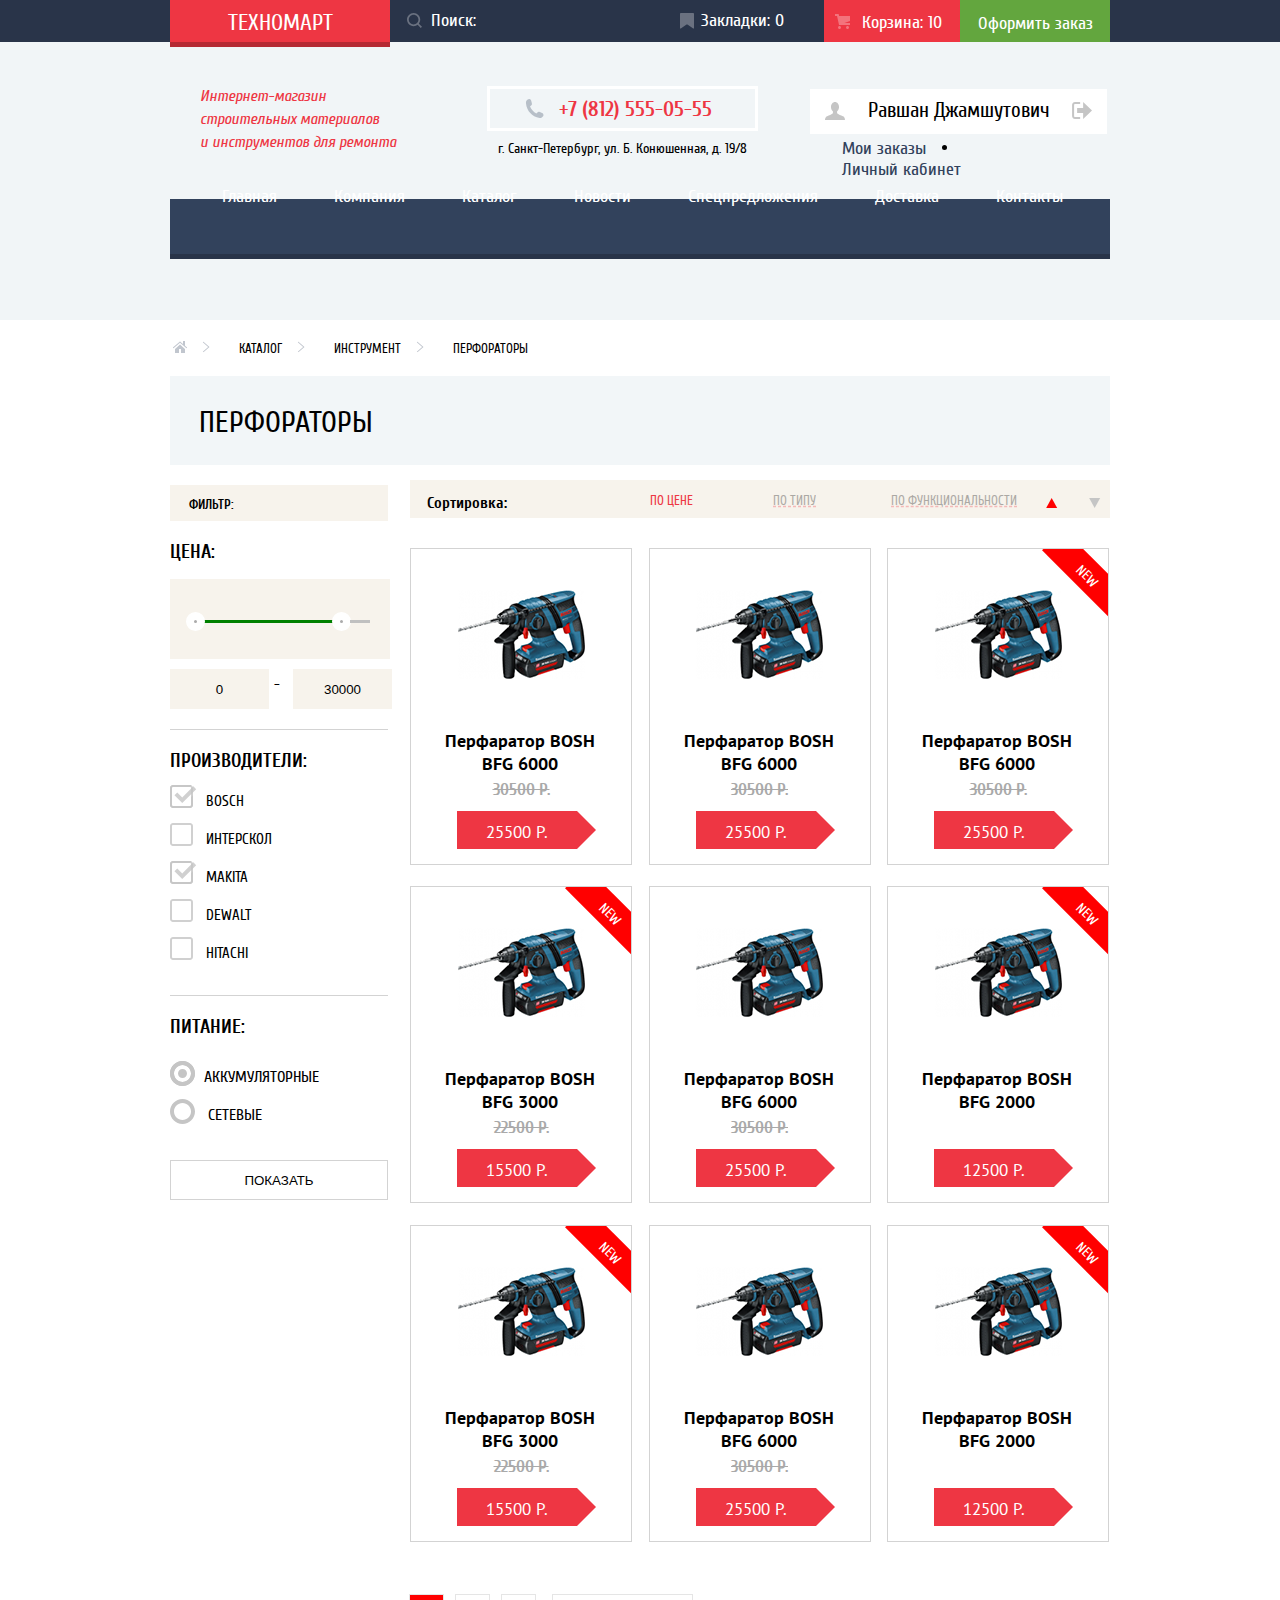
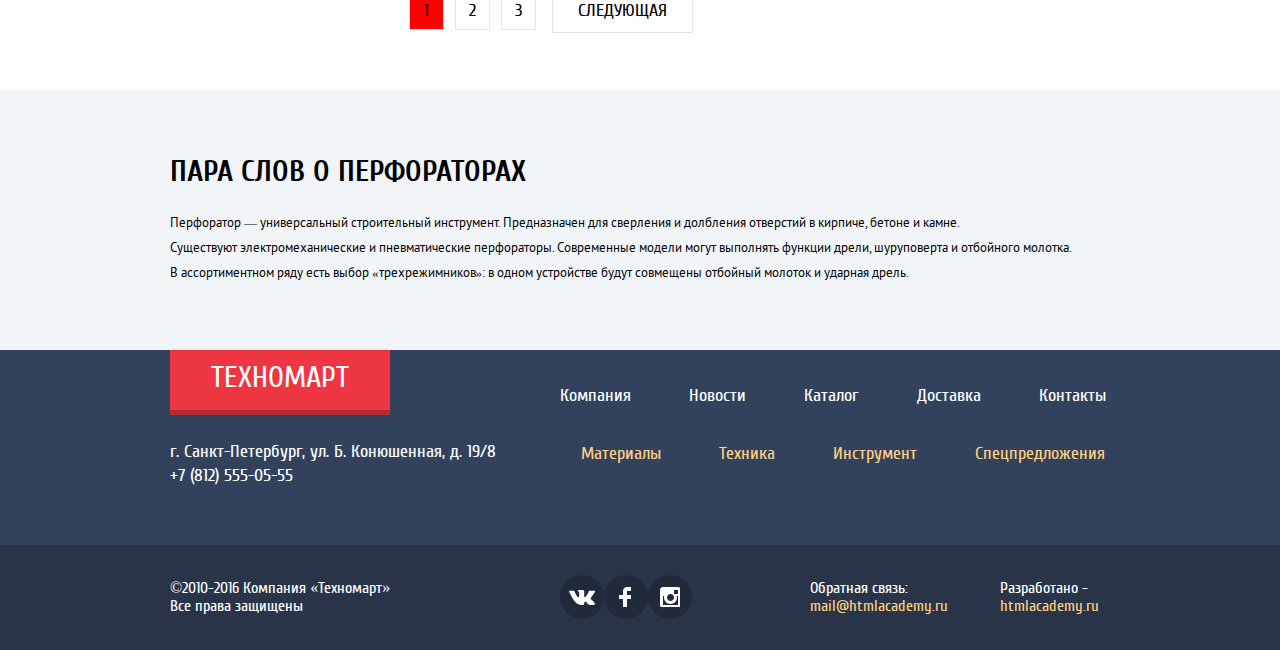
==== catalog.html @ 8bd27a48 "small fixes" ====
<!DOCTYPE html>
<html lang="en">
	<head>
		<meta charset="UTF-8" />
		<meta name="viewport" content="width=device-width, initial-scale=1.0" />
		<link rel="stylesheet" href="css/catalogFlex.css" />
		<title>Document</title>
	</head>
	<body>
		<header>
			<div class="up-header">
				<div class="container">
					<div class="top-header">
						<div class="home-button">
							<a href="MainPage.html">Техномарт</a>
						</div>
						<div class="search">
							<div class="search-form">
								<form>
									<input type="text" placeholder="Поиск:" />
									<button type="submit"></button>
								</form>
							</div>
						</div>
						<div class="bookmark">
							<div class="bookmarks" id="bookmarksBlock">
								<a href="emptypage.html" id="bookmark_value">Закладки: 0</a>
							</div>
						</div>
						<div class="basket">
							<a href="emptypage.html" id="basket_value"> Корзина: 10</a>
						</div>
						<div class="checkout">
							<a href="emptypage.html">Оформить заказ</a>
						</div>
					</div>
				</div>
			</div>
			<div class="middle-header-bg">
				<div class="container">
					<div class="middle-header">
						<p class="about-p">
							Интернет-магазин строительных материалов<br />
							и инструментов для ремонта
						</p>
						<div class="adress-phone-block">
							<div class="header-phone">
								<h2>+7 (812) 555-05-55</h2>
							</div>
							<p class="adress">г. Санкт-Петербург, ул. Б. Конюшенная, д. 19/8</p>
						</div>
						<div class="reg-but">
							<div class="registered">
								<a href="emptypage.html">Равшан Джамшутович</a>
							</div>
							<nav class="reg-user-nav">
								<ul>
									<li> <a href="emptypage.html">Мои заказы</a></li>
									<li> <a href="emptypage.html">Личный кабинет</a></li>
								</ul>
							</nav>
						</div>
						<nav class="header-navbar">
							<ul>
								<li><a href="MainPage.html">Главная</a></li>
								<li><a href="emptypage.html">Компания</a></li>
								<li><a href="catalog.html">Каталог</a></li>
								<li><a href="emptypage.html">Новости</a></li>
								<li><a href="emptypage.html">Спецпредложения</a></li>
								<li><a href="emptypage.html">Доставка</a></li>
								<li><a href="emptypage.html">Контакты</a></li>
							</ul>
						</nav>
					</div>
				</div>
			</div>
		</header>

		<main>
			<div class="container">
				<nav class="catalog-navbar">
					<ul class="catalog-list">
						<li>
							<a href="emptypage.html">
								<img src="/img/TechnomartIcons/icons/icon-home.svg" alt="" />
							</a>
						</li>
						<li><a href="emptypage.html">Каталог</a></li>
						<li><a href="emptypage.html">Инструмент</a></li>
						<li><a href="emptypage.html">Перфораторы</a></li>
					</ul>
				</nav>

				<div class="catalog-block-title">
					<h2>Перфораторы</h2>
				</div>
				<div class="flex-container">
					<div class="filter-block">
						<div class="filter-block-title">
							<h3>Фильтр:</h3>
						</div>
						<h3>Цена:</h3>
						<form action="">
							<div class="price-slider" data-lbound="10" data-unbound="50">
								<div class="range-line"><div class="left circle"></div><div class="right circle"></div><div class="second-range-line"></div></div>
								<!-- <input
									type="range"
									min="0"
									max="1500"
									step="1"
									value="0"
									id="min_range"
									oninput="minRangeOut(this.value)"
								/>
								<input
									type="range"
									min="1501"
									max="3000"
									step="1"
									value="3000"
									id="max_range"
									oninput="maxRangeOut(this.value)"
								/> -->
							</div>
							<div class="total-price">
								<div class="min-price">
									<input type="text" name="" id="min_price_input" value="0" />
								</div>
								<span class="line"> - </span>
								<div class="max-price">
									<input type="text" name="" id="max_price_input" value="30000" />
								</div>
							</div>
							<div class="filter-manufacturer">
								<h3>Производители:</h3>
								<div class="checkbox-sort">
									<input type="checkbox" name="bosch_check" id="bosch_check" checked />
									<label for="bosch_check">Bosch</label><br />
								</div>

								<div class="checkbox-sort">
									<input type="checkbox" name="interskol_check" id="interskol_check" />
									<label for="interskol_check">Интерскол</label> <br />
								</div>

								<div class="checkbox-sort">
									<input type="checkbox" name="makita_check" id="makita_check" checked />
									<label for="makita_check">Makita</label> <br />
								</div>

								<div class="checkbox-sort">
									<input type="checkbox" name="dewalt_check" id="dewalt_check" />
									<label for="dewalt_check">Dewalt</label> <br />
								</div>

								<div class="checkbox-sort">
									<input type="checkbox" name="hitachi_check" id="hitachi_check" />
									<label for="hitachi_check">Hitachi</label> <br />
								</div>
							</div>
							<div class="power">
								<h3>Питание:</h3>
								<div class="radio-sort">
									<input type="radio" name="radio-sort" id="battery" checked />
									<label for="battery">Аккумуляторные</label>
								</div>
								<div class="radio-sort">
									<input type="radio" name="radio-sort" id="socket" />
									<label for="socket">Сетевые</label>
								</div>
								<input type="submit" value="Показать" />
							</div>
						</form>
					</div>
					<div class="catalog-sort">
						<div class="catalog-sort-title">
							<h3>Сортировка:</h3>
							<nav>
								<ul>
									<li><a href="emptypage.html">По цене</a></li>
									<li><a href="emptypage.html">По типу</a></li>
									<li><a href="emptypage.html">По функциональности</a></li>
									<li class="arrow-up"><a href="emptypage.html"></a></li>
									<li class="arrow-down"><a href="emptypage.html"></a></li>
								</ul>
							</nav>
						</div>
						<div class="catalog-assortment">
							<div class="good">
								<div class="good-img">
									<form class="hover-good">
										<div class="hover-buy">
											<input type="button" value="купить" id="basket_add">
										</div>
										<div class="hover-bookmarks">
											<input type="button" value="В закладки" id="bookmark_add">

										</div>
									</form>
									<img src="/img/TechnomartIcons/goods/drill_second.png" alt="" />
								</div>
								<h2>Перфаратор BOSH BFG 6000</h2>
								<div class="previus-price">30500 Р.</div>
								<div class="actual-price">25500 Р.</div>
								<div class="triangle"></div>
							</div>
							<div class="good">
								<div class="good-img">
									<form class="hover-good">
										<div class="hover-buy">
											<input type="button" value="купить" id="basket_add">
										</div>
										<div class="hover-bookmarks">
											<input type="button" value="В закладки" id="bookmark_add">
										</div>
									</form>
									<img src="/img/TechnomartIcons/goods/drill_second.png" alt="" />
								</div>
								<h2>Перфаратор BOSH BFG 6000</h2>
								<div class="previus-price">30500 Р.</div>
								<div class="actual-price">25500 Р.</div>
								<div class="triangle"></div>
							</div>
							<div class="good">
								<div class="out-ticket">
									<div class="ticket">new</div>
								</div>
								<div class="good-img">
									<form class="hover-good">
										<div class="hover-buy">
											<input type="button" value="купить" id="basket_add">
										</div>
										<div class="hover-bookmarks">
											<input type="button" value="В закладки" id="bookmark_add">
										</div>
									</form>
									<img src="/img/TechnomartIcons/goods/drill_second.png" alt="" />
								</div>
								<h2>Перфаратор BOSH BFG 6000</h2>
								<div class="previus-price">30500 Р.</div>
								<div class="actual-price">25500 Р.</div>
								<div class="triangle"></div>
							</div>
							<div class="good">
								<div class="out-ticket">
									<div class="ticket">new</div>
								</div>
								<div class="good-img">
									<form class="hover-good">
										<div class="hover-buy">
											<input type="button" value="купить" id="basket_add">
											
										</div>
										<div class="hover-bookmarks">
											<input type="button" value="В закладки" id="bookmark_add">
										</div>
									</form>
									<img src="/img/TechnomartIcons/goods/drill_second.png" alt="" />
								</div>
								<h2>Перфаратор BOSH BFG 3000</h2>
								<div class="previus-price">22500 Р.</div>
								<div class="actual-price">15500 Р.</div>
								<div class="triangle"></div>
							</div>
							<div class="good">
								<div class="good-img">
									<form class="hover-good">
										<div class="hover-buy">
											<input type="button" value="купить" id="basket_add">
										</div>
										<div class="hover-bookmarks">
											<input type="button" value="В закладки" id="bookmark_add">
										</div>
									</form>
									<img src="/img/TechnomartIcons/goods/drill_second.png" alt="" />
								</div>
								<h2>Перфаратор BOSH BFG 6000</h2>
								<div class="previus-price">30500 Р.</div>
								<div class="actual-price">25500 Р.</div>
								<div class="triangle"></div>
							</div>
							<div class="good">
								<div class="out-ticket">
									<div class="ticket">new</div>
								</div>
								<div class="good-img">
									<form class="hover-good">
										<div class="hover-buy">
											<input type="button" value="купить" id="basket_add">
										</div>
										<div class="hover-bookmarks">
											<input type="button" value="В закладки" id="bookmark_add">
										</div>
									</form>
									<img src="/img/TechnomartIcons/goods/drill_second.png" alt="" />
								</div>
								<h2>Перфаратор BOSH BFG 2000</h2>
								<div class="previus-price" style="visibility: hidden;">12500</div>
								<div class="actual-price">12500 Р.</div>
								<div class="triangle"></div>
							</div>
							<div class="good">
								<div class="out-ticket">
									<div class="ticket">new</div>
								</div>
								<div class="good-img">
									<form class="hover-good">
										<div class="hover-buy">
											<input type="button" value="купить" id="basket_add">
										</div>
										<div class="hover-bookmarks">
											<input type="button" value="В закладки" id="bookmark_add">
										</div>
									</form>
									<img src="/img/TechnomartIcons/goods/drill_second.png" alt="" />
								</div>
								<h2>Перфаратор BOSH BFG 3000</h2>
								<div class="previus-price">22500 Р.</div>
								<div class="actual-price">15500 Р.</div>
								<div class="triangle"></div>
							</div>
							<div class="good">
								<div class="good-img">
									<form class="hover-good">
										<div class="hover-buy">
											<input type="button" value="купить" id="basket_add">
										</div>
										<div class="hover-bookmarks">
											<input type="button" value="В закладки" id="bookmark_add">
										</div>
									</form>
									<img src="/img/TechnomartIcons/goods/drill_second.png" alt="" />
								</div>
								<h2>Перфаратор BOSH BFG 6000</h2>
								<div class="previus-price">30500 Р.</div>
								<div class="actual-price">25500 Р.</div>
								<div class="triangle"></div>
							</div>
							<div class="good">
								<div class="out-ticket">
									<div class="ticket">new</div>
								</div>
								<div class="good-img">
									<form class="hover-good">
										<div class="hover-buy">
											<input type="button" value="купить" id="basket_add">
										</div>
										<div class="hover-bookmarks">
											<input type="button" value="В закладки" id="bookmark_add">
										</div>
									</form>
									<img src="/img/TechnomartIcons/goods/drill_second.png" alt="" />
								</div>
								<h2>Перфаратор BOSH BFG 2000</h2>
								<div class="previus-price" style="visibility: hidden;">22500 Р.</div>
								<div class="actual-price">12500 Р.</div>
								<div class="triangle"></div>
							</div>
						</div>
					</div>
				</div>
				<nav class="page-switcher">
					<ul class="pages">
						<li class="page-number"><a href="emptypage.html">1</a></li>
						<li class="page-number"><a href="emptypage.html">2</a></li>
						<li class="page-number"><a href="emptypage.html">3</a></li>
						<li class="next-page"><a href="">Следующая</a></li>
					</ul>
				</nav>
			</div>

			<footer>
				<div class="container">
					<div class="catalog-top-footer">
						<h3>Пара слов о перфораторах</h3>
						<p>
							Перфоратор — универсальный строительный инструмент. Предназначен для
							сверления и долбления отверстий в кирпиче, бетоне и камне.<br />Существуют
							электромеханические и пневматические перфораторы. Современные модели
							могут выполнять функции дрели, шуруповерта и отбойного молотка.<br> В
							ассортиментном ряду есть выбор «трехрежимников»: в одном устройстве будут
							совмещены отбойный молоток и ударная дрель.
						</p>
					</div>
				</div>
				<div class="top-footer">
					<div class="container">
						<div class="footer-flex">
							<div class="left-col">
								<div class="home-button">
									<a href="MainPage.html">Техномарт</a>
								</div>
								<div class="top-footer-text">
									<p>г. Санкт-Петербург, ул. Б. Конюшенная, д. 19/8</p>
									<p>+7 (812) 555-05-55</p>
								</div>
							</div>
							<div class="right-col">
								<nav class="footer-nav-top">
									<ul>
										<li><a href="emptypage.html">Компания</a></li>
										<li><a href="emptypage.html">Новости</a></li>
										<li><a href="catalog.html">Каталог</a></li>
										<li><a href="emptypage.html">Доставка</a></li>
										<li><a href="emptypage.html">Контакты</a></li>
									</ul>
								</nav>

								<nav class="footer-nav-bottom">
									<ul>
										<li><a href="emptypage.html">Материалы</a></li>
										<li><a href="emptypage.html">Техника</a></li>
										<li><a href="emptypage.html">Инструмент</a></li>
										<li><a href="emptypage.html">Спецпредложения</a></li>
									</ul>
								</nav>
							</div>
						</div>
					</div>
				</div>

				<div class="bottom-footer">
					<div class="container">
						<div class="bottom-footer-flex">
							<div class="copyright">
								<p>&copy;2010-2016 Компания «Техномарт» Все права защищены</p>
							</div>
							<nav class="social-network">
								<ul>
									<li class="social vk"><a href="https://vk.com/htmlacademy"></a></li>
									<li class="social fb"><a href="https://www.facebook.com/htmlacademy/"></a></li>
									<li class="social insta"><a href="https://www.instagram.com/htmlacademy/?hl=ru"></a></li>
								</ul>
							</nav>
							<div class="call-back-info">
								<div class="call-back">
									<p>Обратная связь:</p>
									<a href="emptypage.html">mail@htmlacademy.ru</a>
								</div>

								<div class="made-by">
									<p>Разработано -</p>
									<a href="https://htmlacademy.ru/intensive/htmlcss">htmlacademy.ru</a>
								</div>
							</div>
						</div>
					</div>
				</div>
			</footer>
		</main>
		<script src="/js/addBasket.js"></script>
		<script src="/js/addBookmark.js"></script>
	</body>
</html>
---- css/catalogFlex.css ----
@font-face {
	font-family: Cuprum;
	src: url("../fonts/cuprum.woff"), url("/fonts/cuprum.woff2");
	font-weight: 400;
	font-style: normal;
}

@font-face {
	font-family: Cuprum;
	src: url("../fonts/cuprumbold.woff"), url("/fonts/cuprumbold.woff2");
	font-weight: 700;
	font-style: normal;
}

@font-face {
	font-family: Cuprum;
	src: url("../fonts/cuprumbolditalic.woff"),
		url("/fonts/cuprumbolditalic.woff2");
	font-weight: 700;
	font-style: italic;
}

@font-face {
	font-family: Cuprum;
	src: url("../fonts/cuprumitalic.woff"), url("/fonts/cuprumitalic.woff2");
	font-weight: 400;
	font-style: italic;
}

@font-face {
	font-family: PtSans;
	src: url("../fonts/ptsans.woff"), url("/fonts/ptsans.woff2");
	font-weight: 400;
	font-style: normal;
}

@font-face {
	font-family: PtSans;
	src: url("../fonts/ptsansbold.woff"), url("/fonts/ptsansbold.woff2");
	font-weight: 700;
	font-style: normal;
}

* {
	margin: 0;
}

body {
	min-width: 1240px;
	/* margin: 0;
	padding: 0;
	line-height: 24px; */
	font-family: Cuprum;
}

body a {
	font-size: 18px;
	font-family: Cuprum;
}

body {
	font-family: Cuprum;
}
.container {
	width: 940px;
	position: relative;
	top: 0;
	bottom: 0;
	left: 0;
	right: 0;
	margin: auto;
}

.break {
	flex-basis: 100%;
}

.up-header {
	background: #293449;
}

.top-header {
	height: 42px;
	display: grid;
	grid-template-columns: 220px 252px 161px 157px 1px;
}

.home-button {
	background: #ee3643;
	box-shadow: inset 0px -5px 0px rgba(0, 0, 0, 0.24);
	text-align: center;
	width: 220px;
	height: 37px;
	padding-top: 10px;
}

.home-button a {
	text-decoration: none;
	font-size: 23px;
	color: white;
	text-transform: uppercase;
}

.bookmarks {
	text-align: center;
	align-self: flex-start;
	width: 150px;
	height: 32px;
	padding-top: 10px;
	position: relative;
	margin-left: 15px;
}

.bookmarks a {
	text-decoration: none;
	color: white;
	padding-left: 20px;
}

.bookmarks::before {
	content: "";
	position: absolute;
	top: 11px;
	left: 21px;
	width: 20px;
	height: 20px;
	background: url("/img/TechnomartIcons/icons/icon-bookmark.svg") no-repeat 25%;
	opacity: 0.3;
}

.bookmarks:hover::before {
	opacity: 1;
}

.bookmarks:active {
	background: #161d29;
}

.bookmarks a:active {
	color: rgba(255, 255, 255, 0.5);
}

.bookmarks:active::before {
	opacity: 0.3;
}

.basket {
	height: 42px;
	width: 136px;
	text-align: center;
	justify-self: start;
	position: relative;
	background: #ee3643;
	margin-left: 21px;
}

.basket a {
	text-decoration: none;
	color: white;
	font-family: Cuprum;
	line-height: 45px;
	padding-left: 19px;
}

.basket::before {
	content: "";
	position: absolute;
	top: 11px;
	left: 10px;
	width: 20px;
	height: 20px;
	background: url("/img/TechnomartIcons/icons/icon-cart.svg") no-repeat 25%;
	background-size: 15px;
	opacity: 0.3;
}

.basket:hover::before {
	opacity: 1;
}

.basket:active {
	background: #161d29;
}

.basket a:active {
	color: rgba(255, 255, 255, 0.5);
}

.basket:active::before {
	opacity: 0.3;
}

.checkout {
	width: 150px;
	text-align: center;
	padding-top: 13px;
	background: #63a63e;
	justify-self: start;
	height: 29px;
	grid-column: 5;
}

.checkout a {
	text-decoration: none;
	color: white;
}

/* search */

.search-form {
	width: 175px;
	justify-self: start;
	height: 30px;
	padding-top: 10px;
	align-self: center;
	grid-column: 2;
	position: relative;
}

.search-form input,
.search-form button {
	outline: none;
	background: transparent;
}
.search-form input[type="text"] {
	padding-left: 35px;
	color: white;
	font-family: Cuprum;
	border: transparent;
	width: 238px;
	height: 40px;
	position: absolute;
	top: 0;
}
.search-form button {
	border: none;
	width: 42px;
	top: 10px;
	left: 0;
	cursor: pointer;
}

.search-form::before {
	content: "";
	position: absolute;
	top: 10px;
	left: 16px;
	width: 20px;
	height: 20px;
	background: url("/img/TechnomartIcons/icons/icon-search.svg") no-repeat 25%;
	z-index: 1;
	background-size: 15px;
	opacity: 0.3;
}

.search-form:hover::before {
	opacity: 1;
}

.search-form input:active,
.search-form input:hover {
	color: black;
	background: white;
}

.search-form:hover::before,
.search-form:active::before {
	background: url("/img/TechnomartIcons/icons/icon-search-red.svg") no-repeat 25%;
}

.search-form a:active {
	color: rgba(255, 255, 255, 0.5);
}

.search-form:active::before {
	opacity: 0.3;
}

.search-form input::-webkit-input-placeholder {
	color: white;
	font-family: Cuprum;
	padding-left: 6px;
	font-size: 18px;
}

/* search */

.middle-header-bg {
	background: #f1f5f7;
}

.middle-header {
	height: 278px;
	display: flex;
	/* justify-content: center; */
	flex-wrap: wrap;
	flex-direction: row;
}

.about-p {
	width: 210px;
	height: 71px;
	line-height: 23px;
	font-style: italic;
	font-size: 16px;
	color: #ee3643;
	align-self: center;
	margin-left: 30px;
	order: 1;
}

.adress-phone-block {
	order: 2;
	display: flex;
	flex-direction: column;
	justify-content: flex-end;
	width: 290px;
	margin-left: 67px;
	height: 115px;
}

.header-phone {
	border: 3px solid #ffffff;
	text-align: center;
	width: 245px;
	height: 9px;
	padding-left: 20px;
	padding-bottom: 30px;
	line-height: 40px;
	background: url("/img/TechnomartIcons/icons/icon-phone.svg") no-repeat 35px;
	align-self: center;
	margin-bottom: 10px;
}

.header-phone h2 {
	font-size: 21px;
	font-family: Cuprum;
	padding-left: 7px;
	color: #ee3643;
}

.adress {
	text-align: center;
	font-size: 14px;
	align-self: center;
}

.reg-but {
	order: 3;
	width: 340px;
	display: flex;
	height: 120px;
	justify-content: flex-end;
	flex-direction: row;
	flex-wrap: wrap;
}

.registered {
	text-align: center;
	line-height: 41px;
	width: 295px;
	height: 43px;
	border: 1px solid transparent;
	background: white;
	align-self: flex-end;
	justify-self: end;
	margin-top: 42px;
	position: relative;
}

.registered a::before {
	content: "";
	position: absolute;
	top: 11px;
	left: 14px;
	width: 20px;
	height: 20px;
	background: url("/img/TechnomartIcons/icons/icon-user.svg") no-repeat 25%;
	/* opacity: 0.3; */
}

.registered a::after {
	content: "";
	position: absolute;
	top: 11px;
	right: 14px;
	width: 20px;
	height: 20px;
	background: url("/img/TechnomartIcons/icons/icon-logout.svg") no-repeat 35%;
	/* opacity: 0.3; */
}

.registered a {
	text-decoration: none;
	font-size: 21px;
	color: black;
}

.registered a:hover {
	color: black;
}

.registered a:hover::before {
	background: url("/img/TechnomartIcons/icons/icon-user-black.svg") no-repeat 35%;
}

.registered a:hover::after {
	background: url("/img/TechnomartIcons/icons/icon-logout-black.svg") no-repeat
		35%;
}

.registered a:active {
	opacity: 0.3;
}

.reg-but .reg-user-nav {
	align-self: flex-end;
	width: 305px;
	height: 20px;
	margin-bottom: 4px;
}

.reg-user-nav li a {
	float: left;
	cursor: pointer;
}

.reg-user-nav a {
	color: #32425c;
	text-decoration: none;
}

.reg-user-nav li:hover,
.reg-user-nav a:hover {
	color: red;
}

.reg-user-nav a:active,
.reg-user-nav li:active {
	color: black;
	opacity: 0.3;
}

.reg-user-nav li:first-child {
	list-style-type: none;
	padding-right: 31px;
}
.reg-user-nav a:first-child {
	padding-right: 32px;
}

.header-navbar {
	background: #32425c;
	height: 60px;
	width: 940px;
	box-shadow: inset 0px -5px 0px #293449;
	position: relative;
	order: 5;
	margin-bottom: 25px;
}

.header-navbar ul {
	position: absolute;
	/* top: -15px; */
	list-style-type: none;
	color: white;
	align-self: center;
	text-align: center;
}

.header-navbar li:first-child {
	padding-left: 12px;
}

.header-navbar li:not(:first-child) {
	padding-left: 32px;
}

.header-navbar li {
	float: left;
	padding-right: 25px;
	padding-left: 25px;
	height: 60px;
	line-height: 55px;
	/* padding-top: 20px; */
	align-self: center;
	grid-column: 4;
}

.header-navbar li:hover {
	background: #293449;
	box-shadow: inset 0px -5px 0px #293449;
}

.header-navbar li:active {
	opacity: 0.5;
	background: #1d2739;
	box-shadow: inset 0px -5px 0px #293449;
}

.header-navbar a {
	align-self: center;

	text-decoration: none;
	color: white;
}
/* header */

.catalog-navbar {
	margin-top: 20px;
	padding-left: 0;
	height: 20px;
}

.catalog-list li {
	float: left;
	list-style-type: none;
	padding-right: 30px;
	padding-top: 1px;
	font-size: 14px;
	font-style: PTSans;
}

.catalog-list a {
	color: black;
	font-style: PTSans;
	text-transform: uppercase;
}

.catalog-list li:not(:first-child) {
	list-style-image: url("/img/TechnomartIcons/icons/arrow-right.svg");
	padding-left: 22px;
}

.catalog-list li:first-child {
	margin-left: -37px;
}

.catalog-list a {
	text-decoration: none;
	font-size: 13px;
}

.catalog-block-title {
	background: #f2f6f8;
	height: 89px;
	margin-top: 16px;
}

.catalog-block-title h2 {
	padding-left: 29px;
	text-transform: uppercase;
	line-height: 90px;
	font-size: 30px;
	font-weight: normal;
	padding-top: 2px;
}

.filter-block {
	margin-top: 20px;
	text-transform: uppercase;
	width: 218px;
}

.filter-block-title {
	background: #f7f3ec;
}

.filter-block-title h3 {
	height: 36px;
	line-height: 40px;
	font-size: 13px;
	padding-left: 19px;
}

.filter-block h3:nth-child(2) {
	margin-top: 20px;
}

/* fake slider */

.circle {
	border: 8px solid white;
	background: #ababab;
	border-radius: 25px;
	width: 3px;
	height: 3px;
	position: absolute;
}

.left {
	left: -9px;
	top: -11px;
}

.right {
	right: 0;
	top: -11px;
}

.range-line {
	border-top: 3px solid green;
	/* margin-top:55px; */
	width: 156px;
	margin-left: 25px;
	position: relative;
	top: 41px;
}

.second-range-line {
	border-top: 3px solid silver;
	position: absolute;
	width: 20px;
	top: -3px;
	right: -19px;
}

/* fake slider */

/* price-slider */

.price-slider {
	position: relative;
	margin-top: 16px;
	margin-bottom: 10px;
	background: #f7f3ec;
	height: 80px;
	width: 220px;
}

.price-slider input {
	position: absolute;
	margin-top: 41px;
	height: 0px;
	transform: translateY(-18px);
}

#max_price_input,
#min_price_input {
	text-align: center;
	height: 38px;
	width: 95px;
	border: transparent;
	background: #f7f3ec;
}

#min_range {
	position: absolute;
	top: 15px;
	left: 25px;
	width: 40%;
	border-bottom: 2px solid green;
}
#max_range {
	width: 40%;
	position: absolute;
	top: 15px;
	left: 50%;
	border-bottom: 2px solid green;
}

.total-price {
	display: flex;
	justify-content: space-between;
	flex-direction: row;
}

.min-price {
	width: 90px;
	height: 30px;
	text-align: center;
	font-size: 17px;
}

.line {
	align-self: center;
}

.max-price {
	width: 95px;
	height: 30px;
	display: flex;
	text-align: center;
	font-size: 17px;
}

/* price-slider */

/* checkbox */
.filter-manufacturer {
	margin-top: 30px;
	border-top: 1px solid lightgray;
	border-bottom: 1px solid lightgray;
	padding-bottom: 20px;
	padding-top: 20px;
	height: 225px;
}

.filter-manufacturer label {
	font-size: 15px;
	text-transform: uppercase;
	margin-left: 19px;
}

.filter-manufacturer input {
	opacity: 0;
}

.filter-manufacturer label::before {
	content: "";
	position: absolute;
	display: inline-block;
	height: 25px;
	width: 30px;
	bottom: 0px;
	left: 0;
	background: url("/img/TechnomartIcons/icons/checkbox-off.svg") no-repeat;
	opacity: 0.8;
}

.filter-manufacturer label::after {
	content: "";
	position: absolute;
	display: inline-block;
	height: 25px;
	width: 30px;
	bottom: 0;
	left: 0;
	background: url("/img/TechnomartIcons/icons/checkbox-on.svg") no-repeat;
	opacity: 0.8;
}

.filter-manufacturer input[type="checkbox"] + label::after {
	content: none;
}

.filter-manufacturer input[type="checkbox"]:checked + label::after {
	content: "";
}

.filter-manufacturer label:hover::after,
.filter-manufacturer label:hover::before {
	opacity: 1;
}
.filter-manufacturer input[type="checkbox"]:disabled + label,
.filter-manufacturer input[type="checkbox"]:checked:disabled + label {
	opacity: 0.3;
}

.checkbox-sort {
	padding-top: 20px;
	position: relative;
}

/* checkbox */

/* radio */

.power {
	height: 250px;
	display: flex;
	flex-direction: column;
	flex-wrap: wrap;
}

.power h3 {
	margin-top: 20px;
}

.radio-sort {
	position: relative;
}

.radio-sort:first-of-type {
	width: 100%;
	margin-top: 30px;
	display: flex;
}

.radio-sort:nth-of-type(2) {
	margin-top: 20px;
}

.radio-sort label {
	padding-left: 21px;
}

.radio-sort input {
	opacity: 0;
}

.radio-sort label::before {
	position: absolute;
	content: "";
	bottom: 0;
	left: 0;
	width: 25px;
	height: 25px;
	background: url("/img/TechnomartIcons/icons/radio-off.svg") no-repeat;
}

.radio-sort label::after {
	position: absolute;
	content: "";
	bottom: 0;
	left: 0;
	width: 25px;
	height: 25px;
	background: url("/img/TechnomartIcons/icons/radio-on.svg") no-repeat;
}

.radio-sort input + label::after {
	content: none;
}

.radio-sort input:checked + label::after {
	content: "";
}

.power input[type="submit"] {
	background: white;
	border: 1px solid lightgray;
	text-align: center;
	height: 40px;
	width: 100%;
	text-transform: uppercase;
	margin-top: 36px;
}
/* form */

.flex-container {
	/* display: flex; */
	/* flex-direction: column; */
	width: 100%;
	height: 1115px;
	display: grid;
	grid-template-columns: 240px 500px;
}

.catalog-sort {
	margin-top: 15px;
	width: 700px;
	height: 1080px;
}

.catalog-sort nav {
	text-transform: uppercase;
}

.catalog-sort-title {
	background: #f7f3ec;
	height: 38px;
	width: 100%;
	display: flex;
	justify-content: space-between;
	margin-bottom: 30px;
}

.catalog-sort h3 {
	padding-top: 14px;
	padding-left: 17px;
	font-size: 16px;
}

.catalog-sort ul {
	display: flex;
	list-style-type: none;
	width: 480px;
	padding-top: 5px;
}

.catalog-sort a {
	float: left;
	font-size: 13px;
	color: black;
}

.catalog-sort li {
	padding-top: 8px;
}

.catalog-sort li:first-child a {
	padding-left: 20px;
	color: #ee3643;
	text-decoration: none;
}

.catalog-sort li:nth-child(2) a,
.catalog-sort li:nth-child(3) a {
	text-decoration: underline;
	text-decoration-style: dashed;
	text-decoration-color: #ee3643;
	opacity: 0.3;
}

.catalog-sort li:nth-child(2) a {
	padding-left: 80px;
}
.catalog-sort li:nth-child(3) a {
	padding-left: 75px;
}

.catalog-sort li:nth-child(4) a {
	padding-left: 40px;
}

.catalog-sort li:not(:first-child) {
	/* padding-left:48px; */
}

.arrow-up li svg:hover {
	fill: black;
}

.catalog-sort {
	position: relative;
}

.arrow-down a {
	width: 25px;
	height: 20px;
	background: url("/img/TechnomartIcons/icons/filter-arrow-down.svg") no-repeat
		55%;
	display: inline-block;
}

.arrow-up a {
	width: 25px;
	height: 20px;
	background: url("/img/TechnomartIcons/icons/filter-arrow-up-red.svg") no-repeat
		55%;
	display: inline-block;
}

.out-ticket {
	position: relative;
}

.ticket {
	position: absolute;
	width: 100px;
	height: 30px;
	background: red;
	transform: rotate(45deg);
	text-align: center;
	color: white;
	line-height: 35px;
	font-family: Cuprum;
	text-transform: uppercase;
	font-size: 14px;
	right: -30px;
	top: 11px;
}

.catalog-assortment {
	display: flex;
	flex-direction: row;
	flex-wrap: wrap;
	justify-content: space-between;
	width: 700px;
	height: 1015px;
}

.good {
	margin-right: 1px;
	width: 220px;
	height: 315px;
	text-align: center;
	border: 1px solid lightgray;
	overflow: hidden;
}

.good h2 {
	margin-left: 25px;
	font-size: 18px;
	width: 168px;
	font-family: PTSans;
}

.hover-good {
	display: none;
}

.good:hover {
	box-shadow: 0 0 10px rgba(0, 0, 0, 0.5);
}

.good:hover .hover-good {
	display: flex;
	flex-direction: row;
	flex-wrap: wrap;
	justify-content: center;
	align-items: center;
	justify-items: center;
}

.good:hover img {
	display: none;
}

.hover-buy input {
	width: 100%;
	height: 100%;
	background: transparent;
	/* border:transparent; */
	color: white;
	font-size: 16px;
	padding-bottom: 10px;
	line-height: 30px;
	padding-left: 20px;
}

.hover-buy a {
	text-decoration: none;
	color: white;
	text-transform: uppercase;
	font-size: 14px;
	padding-left: 50px;
	line-height: 30px;
}

.hover-bookmarks input {
	color: #32425c;
	font-size: 14px;
	height: 100%;
	width: 100%;
	background: transparent;
	border: transparent;
	text-transform: uppercase;
}

.hover-bookmarks a {
	text-decoration: none;
	color: #32425c;
	text-transform: uppercase;
	font-size: 14px;
	line-height: 25px;
	padding-left: 35px;
}

.hover-buy {
	width: 135px;
	height: 40px;
	border-radius: 2px;
	background: #63a63e;
	box-shadow: inset 0px -3px 0px #367315;
	/* padding-top: 5px; */
	position: relative;
	margin-top: 30px;
}

.hover-buy:before {
	position: absolute;
	content: "";
	width: 20px;
	height: 20px;
	left: 30px;
	top: 10px;
	margin: auto;
	background: url("/img/TechnomartIcons/icons/icon-cart.svg") no-repeat;
}

.hover-buy:hover {
	background: #5fbb2d;
	box-shadow: inset 0px -3px 0px #367315;
}

.hover-buy:active {
	background: #518534;
	box-shadow: inset 0px -3px 0px #367315;
}

.hover-bookmarks:hover {
	border: 3px solid #32425c;
}

.hover-bookmarks:active {
	border: 3px solid lightgrey;
}

.hover-bookmarks {
	border: 3px solid #63a63e;
	box-sizing: border-box;
	width: 135px;
	height: 40px;
	border-radius: 2px;
	/* padding-top: 5px; */
	align-self: center;
	justify-self: center;
	margin-top: 10px;
}

.previus-price {
}

.previus-price {
	font-size: 17px;
	line-height: 30px;
	font-weight: bold;
	align-items: center;
	text-align: center;
	text-decoration-line: line-through;
	color: #a9a9a9;
	width: 100%;
}

.actual-price {
	font-family: PTSans;
	position: relative;
	background: #ee3643;
	color: white;
	height: 38px;
	width: 120px;
	margin-left: 46px;
	text-align: center;
	font-size: 17px;
	line-height: 42px;
	margin-top: 6px;
}

.actual-price::after {
	content: "";
	position: absolute;
	top: 0px;
	right: -38px;
	width: 0;
	height: 0;
	border: 19px solid #fff;
	border-left-color: #ee3643;
}

.good-img {
	width: 100%;
	height: 180px;
	padding: 0;
	margin: 0;
}

.good img {
	padding-top: 30px;
}

.page-switcher {
	width: 600px;
	margin-left: 188px;
}

.pages {
	height: 50px;
	list-style-type: none;
}

.pages li {
	float: left;
	text-align: center;
	align-items: center;
	margin-top: 14px;
	margin-left: 11px;
	width: 33px;
	height: 24px;
	padding-top: 5px;
	padding-bottom: 5px;
	font-size: 13px;
	font-family: PTSans;
}

.pages a {
	text-decoration: none;
	color: black;
}

.page-number,
.next-page {
	border: 1px solid #e5e5e5;
}

.page-number:hover,
.next-page:hover {
	border: 1px solid #c5c5c5;
}

.page-number:active,
.next-page:active {
	border: 1px solid #ee3643;
}

.page-number:first-child {
	background: red;
}

.pages li:last-child {
	width: 139px;
	height: 27px;
	margin-left: 16px;
	text-transform: uppercase;
}

footer {
	margin-top: 50px;
	background: #f1f5f7;
}

.top-footer {
	background: #32425c;
}

.catalog-top-footer {
	/* height: 203px; */
	height: 195px;
	margin-top: 60px;
}

.catalog-top-footer h3 {
	padding-top: 64px;
	font-size: 30px;
	text-transform: uppercase;
}

.catalog-top-footer p {
	font-family: PTSans;
	margin-top: 21px;
	font-size: 13px;
	line-height: 25px;
}

.top-footer {
	margin-top: 65px;
	justify-content: flex-end;
	height: 195px;
}

.top-footer .home-button {
	align-self: flex-end;
	height: 55px;
}

.top-footer .home-button a {
	font-size: 30px;
}

.top-footer-text {
	margin-top: 25px;
	width: 350px;
	height: 30px;
	line-height: 24px;
	color: white;
	font-size: 18px;
}

.footer-nav-top li {
	float: left;
	list-style-type: none;
	font-size: 18px;
}

.footer-nav-top a {
	color: white;
	text-decoration: none;
}

.footer-nav-top li:hover {
	text-decoration: underline;
}

.footer-nav-top li:active {
	opacity: 0.3;
	text-decoration: unset;
}

.footer-nav-top {
	height: 30px;
	margin-top: 35px;
}

.footer-nav-top li:not(:first-child) {
	padding-left: 58px;
}

.left-col {
	width: 350px;
	height: 200px;
}

.right-col {
	width: 590px;
	display: flex;
	flex-direction: row;
	flex-wrap: wrap;
	justify-content: flex-start;
}

.footer-flex {
	display: flex;
}

.footer-nav-bottom {
	height: 30px;
	margin-bottom: 50px;
}

.footer-nav-bottom li {
	float: left;
	list-style-type: none;
	font-size: 18px;
}

.footer-nav-bottom li:not(:first-child) {
	padding-left: 58px;
}

.footer-nav-bottom li {
	padding-left: 21px;
}

.footer-nav-bottom a {
	color: #ffd180;
	text-decoration: none;
}

.footer-nav-bottom a:hover {
	text-decoration: underline;
}

.footer-nav-bottom a:active {
	opacity: 0.3;
	text-decoration: none;
}

.bottom-footer {
	background: #293449;
	height: 105px;
}

.bottom-footer-flex {
	display: flex;
	flex-direction: row;
	justify-content: space-between;
	flex-wrap: nowrap;
	color: white;
	padding-top: 30px;
}

.bottom-footer-flex a {
	color: white;
}

.copyright {
	align-self: center;
	width: 240px;
	height: 100%;
}

.social-network {
	height: 100%;
	width: 181px;
	align-self: center;
}

.social-network li {
	float: left;
	list-style-type: none;
}

.fb::before {
	content: "";
	position: absolute;
	top: 12px;
	left: 15px;
	width: 20px;
	height: 20px;
	background: url("/img/TechnomartIcons/icons/icon-fb.svg") no-repeat;
}

.vk::before {
	content: "";
	position: absolute;
	top: 14px;
	left: 9px;
	width: 30px;
	height: 20px;
	background: url("/img/TechnomartIcons/icons/icon-vk.svg") no-repeat;
}

.insta::before {
	content: "";
	position: absolute;
	top: 12px;
	left: 12px;
	width: 20px;
	height: 20px;
	background: url("/img/TechnomartIcons/icons/icon-insta.svg") no-repeat;
}

.social {
	width: 44px;
	height: 44px;
	border-radius: 25px;
	background: linear-gradient(0deg, #212a3a, #212a3a);
}

.social:hover,
.social:active {
	background: #ee3643;
}

.insta,
.vk,
.fb {
	position: relative;
}

.call-back-info {
	height: 100%;
	display: flex;
	width: 300px;
	align-self: center;
	justify-self: flex-end;
	justify-content: space-between;
}

.call-back a,
.made-by a {
	color: #ffd180;
	text-decoration: none;
	font-size: 16px;
}

.call-back a:hover,
.made-by a:hover {
	text-decoration: underline;
}

.call-back a:active,
.made-by a:active {
	text-decoration: none;
	color: #ee3643;
}

.made-by {
	width: 110px;
}

.made-by a {
	color: #ffd180;
}
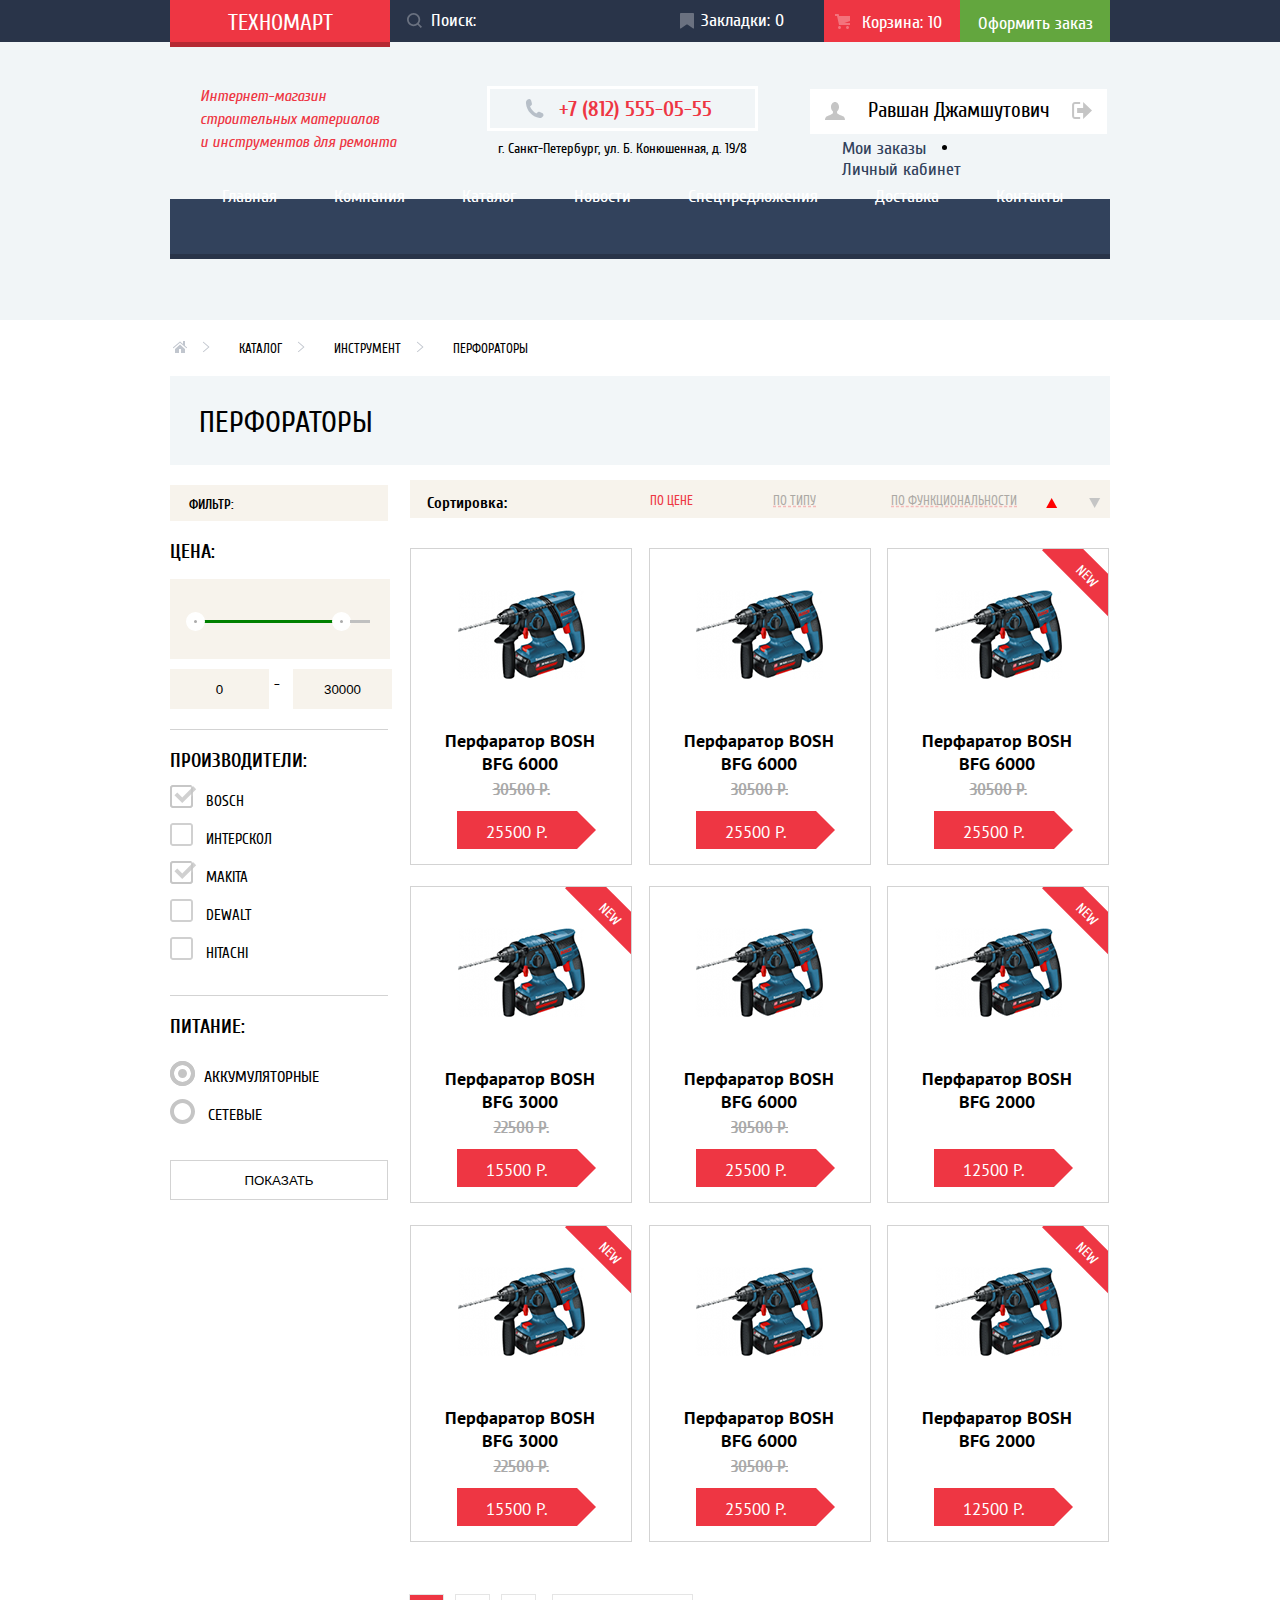
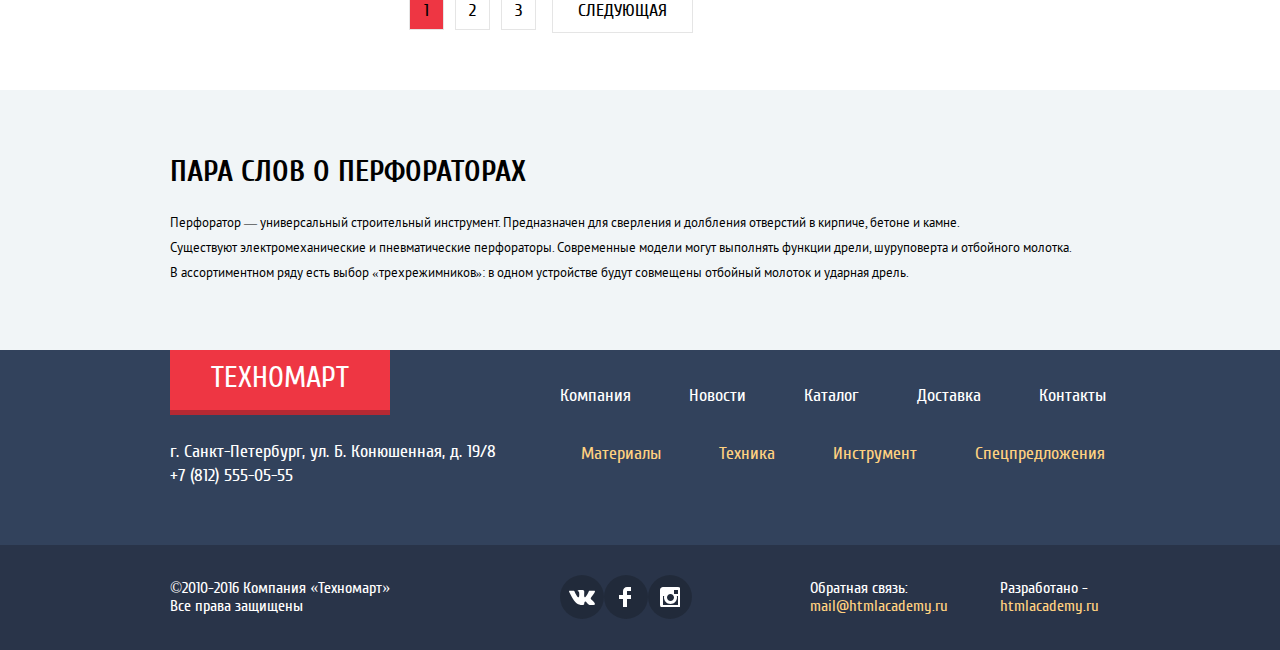
==== commit 1efae2b3: "trymodal" ====
--- a/catalog.html
+++ b/catalog.html
@@ -190,7 +190,7 @@
 								<div class="good-img">
 									<form class="hover-good">
 										<div class="hover-buy">
-											<input type="button" value="купить" id="basket_add">
+											<input type="button" class="trymodal" value="купить" id="basket_add">
 										</div>
 										<div class="hover-bookmarks">
 											<input type="button" value="В закладки" id="bookmark_add">
@@ -447,7 +447,32 @@
 					</div>
 				</div>
 			</footer>
+			<div id="my_purchase_modal" class="purchase-modal">
+				<div class="purchase-modal-content">
+					<div class="purchase-modal-header">
+						<span class="purchase-close"></span>
+					</div>
+	
+					<div class="purchase-modal-body"><div class="purchase-modal-text">Товар добавлен в корзину!</div></div>
+					<div class="purchase-modal-footer">
+						<form action="">
+							<input
+								type="button"
+								class="purchase-btn accept-purchase"
+								value="Оформить заказ"
+							/>
+							<input
+								type="button"
+								class="purchase-btn continue-purchase"
+								value="Продолжить покупки"
+							/>
+						</form>
+					</div>
+				</div>
+			</div>
+
 		</main>
+		<script src="/js/purchaseModal.js"></script>
 		<script src="/js/addBasket.js"></script>
 		<script src="/js/addBookmark.js"></script>
 	</body>
--- a/css/catalogFlex.css
+++ b/css/catalogFlex.css
@@ -940,7 +940,7 @@
 	position: absolute;
 	width: 100px;
 	height: 30px;
-	background: red;
+	background: #ee3643;
 	transform: rotate(45deg);
 	text-align: center;
 	color: white;
@@ -1185,7 +1185,7 @@
 }
 
 .page-number:first-child {
-	background: red;
+	background: #ee3643;
 }
 
 .pages li:last-child {
@@ -1443,3 +1443,156 @@
 .made-by a {
 	color: #ffd180;
 }
+
+
+/* modal */
+
+.purchase-btn {
+	cursor: pointer;
+}
+
+.purchase-modal {
+	display: none;
+	position: fixed;
+	padding-top: 175px;
+	left: 0;
+	top: 0;
+	width: 100%;
+	height: 100%;
+	overflow: auto;
+	background-color: rgb(0, 0, 0);
+	background-color: rgba(0, 0, 0, 0.4);
+}
+
+.purchase-modal-content {
+	position: relative;
+	margin: auto;
+	padding: 0;
+	border-top:6px solid red;
+	width: 620px;
+	height: 270px;
+	animation-name: animatetop;
+	animation-duration: 0.4s;
+	background:white;
+
+}
+
+.purchase-modal-header{
+	height:40px;
+	position: relative;
+	display: flex;
+	justify-content: flex-end;
+
+}
+
+.purchase-close::before{
+	position: absolute;
+	content: "";
+	width:21px;
+	height:21px;
+	background:url("/img/TechnomartIcons/icons/icon-close.svg");
+	top:13px;
+	right:11px;
+	cursor: pointer;
+}
+
+.purchase-close{
+	width:40px;
+	height:40px;
+}
+
+.purchase-modal-body{
+	height:120px;
+}
+
+.purchase-modal-body{
+	display: flex;
+	justify-content: center;
+	font-size:25px;
+	align-items: flex-end;
+	position: relative;
+
+
+}
+
+.purchase-modal-text{
+	height:93px;
+	width:270px;
+
+
+}
+
+.purchase-modal-body:before{
+	position: absolute;
+	content: "";
+	background:url("/img/TechnomartIcons/icons/icon-mark.svg");
+	width:66px;
+	height:66px;
+	left:80px;
+	top:6px;
+	
+}
+
+.purchase-modal-footer{
+	height:110px;
+	background:silver;
+	display: flex;
+	flex-direction: row;
+	justify-content: center;
+	align-items: center;
+
+}
+
+.purchase-btn{
+	height:40px;
+	width:195px;
+	text-transform: uppercase;
+	font-size:11px;
+	margin-top:10px;
+}
+
+.accept-purchase{
+	background:red;
+	color:white;
+
+}
+
+.continue-purchase{
+	margin-left:3px;
+	color:black;
+	background:white;
+	
+}
+
+
+
+
+
+@keyframes animatetop {
+	from {
+		top: -300px;
+		opacity: 0;
+	}
+	to {
+		top: 0;
+		opacity: 1;
+	}
+}
+
+.close {
+	position: absolute;
+	color: red;
+	float: right;
+	font-weight: bold;
+	right: 0;
+	padding-top: 25px;
+}
+
+.close:hover,
+.close:focus {
+	color: black;
+	text-decoration: none;
+	cursor: pointer;
+}
+
+/* modal */
